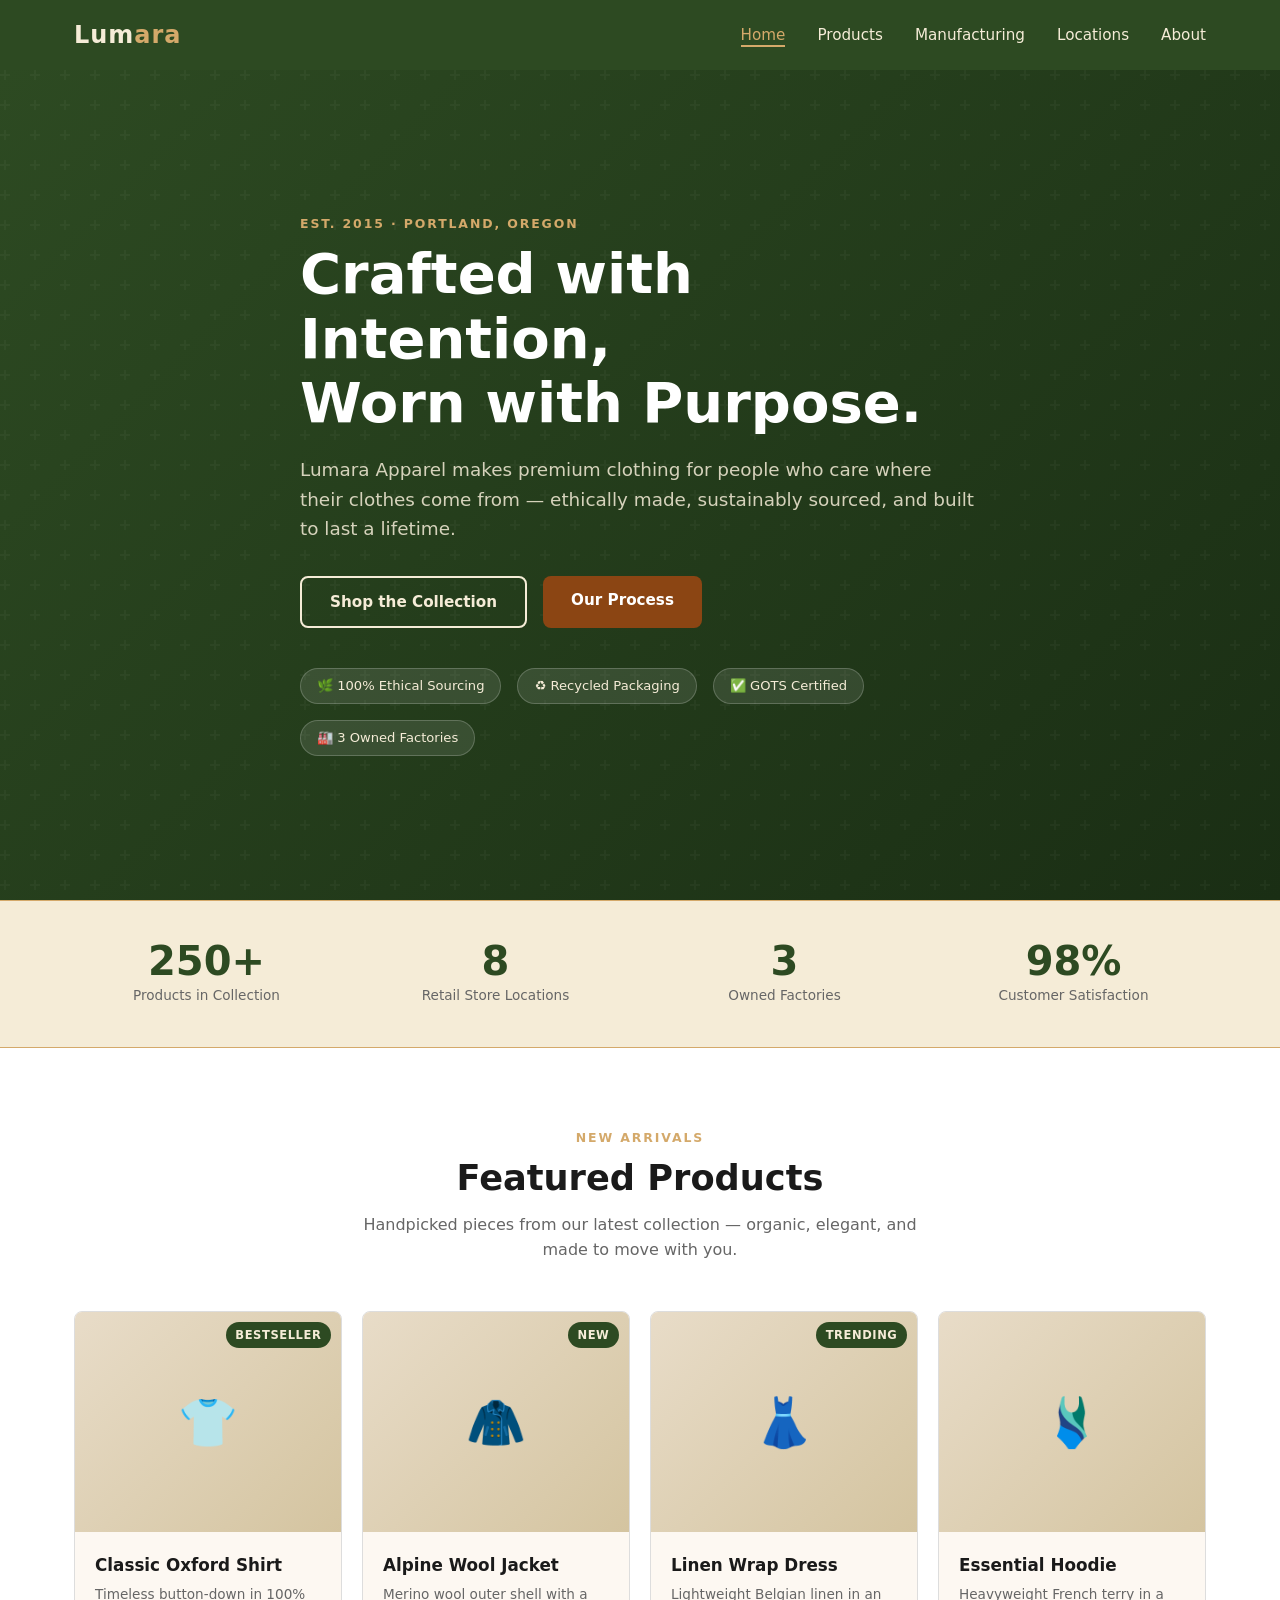
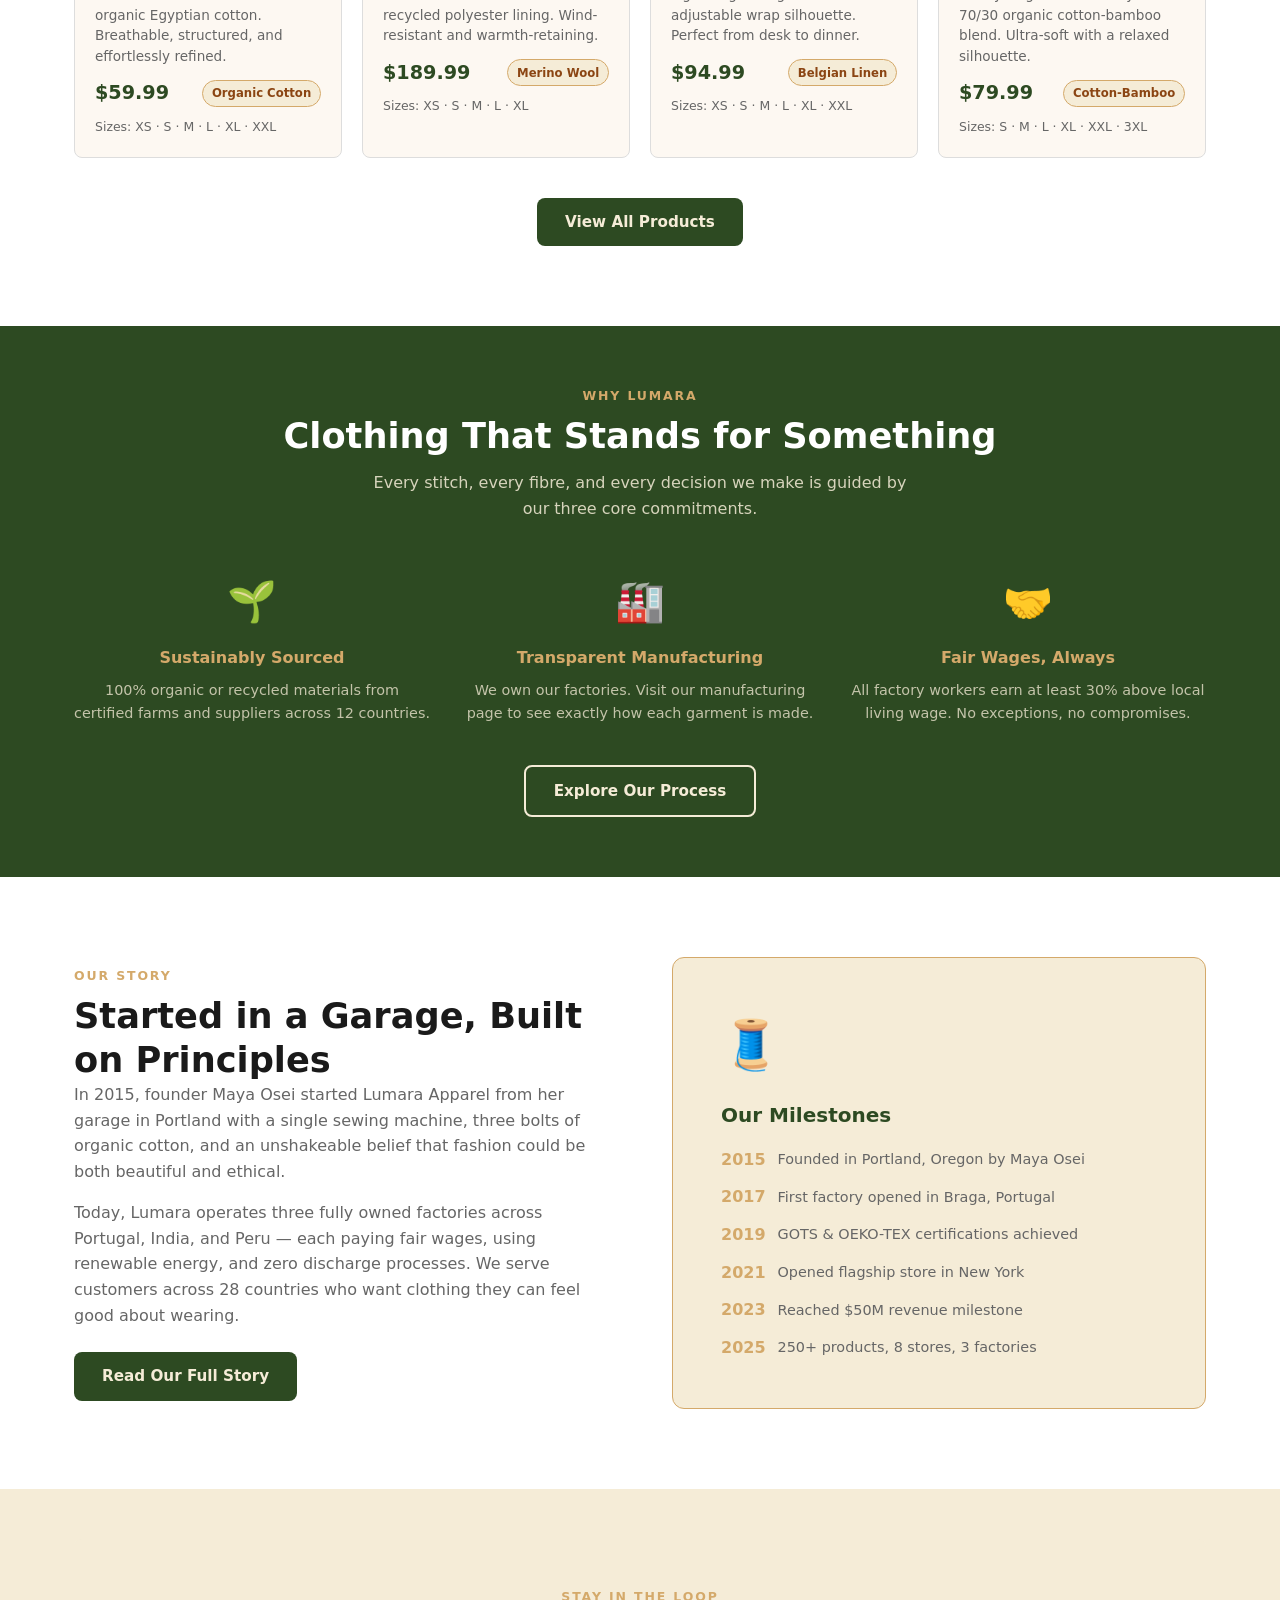
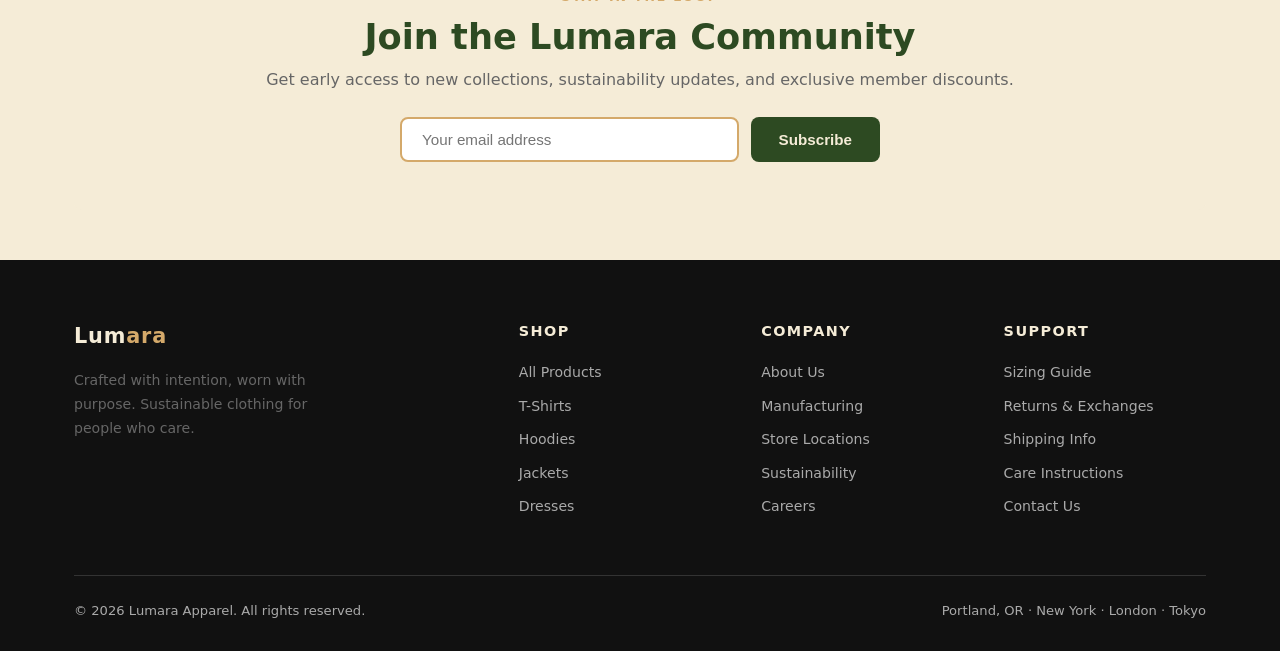
==== index.html @ de0f705f "Add Lumara Apparel 5-page clothing brand website and RAG product data - index.html: home page with h" ====
<!DOCTYPE html>
<html lang="en">
<head>
  <meta charset="UTF-8" />
  <meta name="viewport" content="width=device-width, initial-scale=1.0" />
  <title>Lumara Apparel — Crafted with Intention</title>
  <meta name="description" content="Lumara Apparel crafts sustainable, premium clothing using ethically sourced materials and transparent manufacturing processes." />
  <link rel="stylesheet" href="css/styles.css" />
</head>
<body>

<!-- NAV -->
<nav>
  <div class="nav-inner">
    <a class="nav-logo" href="index.html">Lum<span>ara</span></a>
    <ul class="nav-links" id="nav-links">
      <li><a href="index.html">Home</a></li>
      <li><a href="products.html">Products</a></li>
      <li><a href="manufacturing.html">Manufacturing</a></li>
      <li><a href="locations.html">Locations</a></li>
      <li><a href="about.html">About</a></li>
    </ul>
    <button class="nav-hamburger" id="hamburger" aria-label="Toggle menu">
      <span></span><span></span><span></span>
    </button>
  </div>
</nav>

<!-- HERO -->
<section class="hero">
  <div class="container">
    <div class="hero-content">
      <span class="section-label">Est. 2015 · Portland, Oregon</span>
      <h1>Crafted with Intention,<br>Worn with Purpose.</h1>
      <p>Lumara Apparel makes premium clothing for people who care where their clothes come from — ethically made, sustainably sourced, and built to last a lifetime.</p>
      <div style="display:flex;gap:1rem;flex-wrap:wrap;">
        <a href="products.html" class="btn btn-outline">Shop the Collection</a>
        <a href="manufacturing.html" class="btn btn-brown">Our Process</a>
      </div>
      <div class="hero-badges">
        <span class="hero-badge">🌿 100% Ethical Sourcing</span>
        <span class="hero-badge">♻️ Recycled Packaging</span>
        <span class="hero-badge">✅ GOTS Certified</span>
        <span class="hero-badge">🏭 3 Owned Factories</span>
      </div>
    </div>
  </div>
</section>

<!-- STATS BAR -->
<div class="stats-bar">
  <div class="container">
    <div class="stats-grid">
      <div>
        <div class="stat-num">250+</div>
        <div class="stat-label">Products in Collection</div>
      </div>
      <div>
        <div class="stat-num">8</div>
        <div class="stat-label">Retail Store Locations</div>
      </div>
      <div>
        <div class="stat-num">3</div>
        <div class="stat-label">Owned Factories</div>
      </div>
      <div>
        <div class="stat-num">98%</div>
        <div class="stat-label">Customer Satisfaction</div>
      </div>
    </div>
  </div>
</div>

<!-- FEATURED PRODUCTS -->
<section class="section">
  <div class="container">
    <div class="section-header">
      <span class="section-label">New Arrivals</span>
      <h2>Featured Products</h2>
      <p>Handpicked pieces from our latest collection — organic, elegant, and made to move with you.</p>
    </div>

    <div class="grid-4">
      <!-- Card 1 -->
      <div class="product-card">
        <div class="product-img">👕
          <span class="product-badge">Bestseller</span>
        </div>
        <div class="product-body">
          <h3>Classic Oxford Shirt</h3>
          <p class="product-desc">Timeless button-down in 100% organic Egyptian cotton. Breathable, structured, and effortlessly refined.</p>
          <div class="product-meta">
            <span class="product-price">$59.99</span>
            <span class="product-material-tag">Organic Cotton</span>
          </div>
          <div class="product-sizes">Sizes: XS · S · M · L · XL · XXL</div>
        </div>
      </div>

      <!-- Card 2 -->
      <div class="product-card">
        <div class="product-img">🧥
          <span class="product-badge">New</span>
        </div>
        <div class="product-body">
          <h3>Alpine Wool Jacket</h3>
          <p class="product-desc">Merino wool outer shell with a recycled polyester lining. Wind-resistant and warmth-retaining.</p>
          <div class="product-meta">
            <span class="product-price">$189.99</span>
            <span class="product-material-tag">Merino Wool</span>
          </div>
          <div class="product-sizes">Sizes: XS · S · M · L · XL</div>
        </div>
      </div>

      <!-- Card 3 -->
      <div class="product-card">
        <div class="product-img">👗
          <span class="product-badge">Trending</span>
        </div>
        <div class="product-body">
          <h3>Linen Wrap Dress</h3>
          <p class="product-desc">Lightweight Belgian linen in an adjustable wrap silhouette. Perfect from desk to dinner.</p>
          <div class="product-meta">
            <span class="product-price">$94.99</span>
            <span class="product-material-tag">Belgian Linen</span>
          </div>
          <div class="product-sizes">Sizes: XS · S · M · L · XL · XXL</div>
        </div>
      </div>

      <!-- Card 4 -->
      <div class="product-card">
        <div class="product-img">🩱</div>
        <div class="product-body">
          <h3>Essential Hoodie</h3>
          <p class="product-desc">Heavyweight French terry in a 70/30 organic cotton-bamboo blend. Ultra-soft with a relaxed silhouette.</p>
          <div class="product-meta">
            <span class="product-price">$79.99</span>
            <span class="product-material-tag">Cotton-Bamboo</span>
          </div>
          <div class="product-sizes">Sizes: S · M · L · XL · XXL · 3XL</div>
        </div>
      </div>
    </div>

    <div style="text-align:center;margin-top:2.5rem;">
      <a href="products.html" class="btn btn-primary">View All Products</a>
    </div>
  </div>
</section>

<!-- HIGHLIGHT STRIP -->
<div class="highlight-strip">
  <div class="container">
    <div class="section-header" style="color:var(--cream)">
      <span class="section-label">Why Lumara</span>
      <h2 style="color:var(--white)">Clothing That Stands for Something</h2>
      <p style="color:rgba(245,236,215,0.85)">Every stitch, every fibre, and every decision we make is guided by our three core commitments.</p>
    </div>
    <div class="highlight-grid">
      <div class="highlight-item">
        <div class="hl-icon">🌱</div>
        <h4>Sustainably Sourced</h4>
        <p>100% organic or recycled materials from certified farms and suppliers across 12 countries.</p>
      </div>
      <div class="highlight-item">
        <div class="hl-icon">🏭</div>
        <h4>Transparent Manufacturing</h4>
        <p>We own our factories. Visit our manufacturing page to see exactly how each garment is made.</p>
      </div>
      <div class="highlight-item">
        <div class="hl-icon">🤝</div>
        <h4>Fair Wages, Always</h4>
        <p>All factory workers earn at least 30% above local living wage. No exceptions, no compromises.</p>
      </div>
    </div>
    <div style="text-align:center;margin-top:2.5rem;">
      <a href="manufacturing.html" class="btn btn-outline">Explore Our Process</a>
    </div>
  </div>
</div>

<!-- OUR STORY STRIP -->
<section class="section">
  <div class="container">
    <div class="grid-2" style="align-items:center;gap:4rem;">
      <div>
        <span class="section-label">Our Story</span>
        <h2>Started in a Garage, Built on Principles</h2>
        <p>In 2015, founder Maya Osei started Lumara Apparel from her garage in Portland with a single sewing machine, three bolts of organic cotton, and an unshakeable belief that fashion could be both beautiful and ethical.</p>
        <p>Today, Lumara operates three fully owned factories across Portugal, India, and Peru — each paying fair wages, using renewable energy, and zero discharge processes. We serve customers across 28 countries who want clothing they can feel good about wearing.</p>
        <a href="about.html" class="btn btn-primary" style="margin-top:0.5rem;">Read Our Full Story</a>
      </div>
      <div style="background:var(--cream);border-radius:12px;padding:3rem;border:1px solid var(--tan);">
        <div style="font-size:3rem;margin-bottom:1rem;">🧵</div>
        <h3 style="color:var(--green);margin-bottom:1rem;">Our Milestones</h3>
        <ul style="list-style:none;display:flex;flex-direction:column;gap:0.75rem;">
          <li style="display:flex;align-items:center;gap:0.75rem;"><span style="color:var(--tan);font-weight:700;">2015</span><span style="color:var(--muted);font-size:0.9rem;">Founded in Portland, Oregon by Maya Osei</span></li>
          <li style="display:flex;align-items:center;gap:0.75rem;"><span style="color:var(--tan);font-weight:700;">2017</span><span style="color:var(--muted);font-size:0.9rem;">First factory opened in Braga, Portugal</span></li>
          <li style="display:flex;align-items:center;gap:0.75rem;"><span style="color:var(--tan);font-weight:700;">2019</span><span style="color:var(--muted);font-size:0.9rem;">GOTS & OEKO-TEX certifications achieved</span></li>
          <li style="display:flex;align-items:center;gap:0.75rem;"><span style="color:var(--tan);font-weight:700;">2021</span><span style="color:var(--muted);font-size:0.9rem;">Opened flagship store in New York</span></li>
          <li style="display:flex;align-items:center;gap:0.75rem;"><span style="color:var(--tan);font-weight:700;">2023</span><span style="color:var(--muted);font-size:0.9rem;">Reached $50M revenue milestone</span></li>
          <li style="display:flex;align-items:center;gap:0.75rem;"><span style="color:var(--tan);font-weight:700;">2025</span><span style="color:var(--muted);font-size:0.9rem;">250+ products, 8 stores, 3 factories</span></li>
        </ul>
      </div>
    </div>
  </div>
</section>

<!-- NEWSLETTER -->
<section class="section-sm" style="background:var(--cream);">
  <div class="container">
    <div class="newsletter">
      <span class="section-label">Stay in the loop</span>
      <h2>Join the Lumara Community</h2>
      <p>Get early access to new collections, sustainability updates, and exclusive member discounts.</p>
      <form class="newsletter-form" onsubmit="return false;">
        <input type="email" placeholder="Your email address" />
        <button type="submit" class="btn btn-primary">Subscribe</button>
      </form>
    </div>
  </div>
</section>

<!-- FOOTER -->
<footer>
  <div class="container">
    <div class="footer-grid">
      <div class="footer-brand">
        <span class="nav-logo">Lum<span style="color:var(--tan)">ara</span></span>
        <p>Crafted with intention, worn with purpose. Sustainable clothing for people who care.</p>
      </div>
      <div>
        <h4>Shop</h4>
        <ul>
          <li><a href="products.html">All Products</a></li>
          <li><a href="products.html">T-Shirts</a></li>
          <li><a href="products.html">Hoodies</a></li>
          <li><a href="products.html">Jackets</a></li>
          <li><a href="products.html">Dresses</a></li>
        </ul>
      </div>
      <div>
        <h4>Company</h4>
        <ul>
          <li><a href="about.html">About Us</a></li>
          <li><a href="manufacturing.html">Manufacturing</a></li>
          <li><a href="locations.html">Store Locations</a></li>
          <li><a href="about.html">Sustainability</a></li>
          <li><a href="about.html">Careers</a></li>
        </ul>
      </div>
      <div>
        <h4>Support</h4>
        <ul>
          <li><a href="#">Sizing Guide</a></li>
          <li><a href="#">Returns & Exchanges</a></li>
          <li><a href="#">Shipping Info</a></li>
          <li><a href="#">Care Instructions</a></li>
          <li><a href="#">Contact Us</a></li>
        </ul>
      </div>
    </div>
    <div class="footer-bottom">
      <span>© 2026 Lumara Apparel. All rights reserved.</span>
      <span>Portland, OR · New York · London · Tokyo</span>
    </div>
  </div>
</footer>

<script src="js/main.js"></script>
</body>
</html>
---- css/styles.css ----
/* ===== RESET & BASE ===== */
*, *::before, *::after { box-sizing: border-box; margin: 0; padding: 0; }

:root {
  --green:  #2D4A22;
  --green-light: #3d6030;
  --cream:  #F5ECD7;
  --brown:  #8B4513;
  --brown-light: #a0522d;
  --tan:    #D4A96A;
  --text:   #1a1a1a;
  --muted:  #666;
  --border: #ddd;
  --white:  #fff;
  --card-bg:#fdf8f2;
  --radius: 8px;
  --shadow: 0 2px 12px rgba(0,0,0,0.08);
  --shadow-hover: 0 6px 24px rgba(0,0,0,0.14);
  --nav-h:  70px;
  --font:   'Segoe UI', system-ui, sans-serif;
}

html { scroll-behavior: smooth; }

body {
  font-family: var(--font);
  color: var(--text);
  background: var(--white);
  line-height: 1.6;
}

a { color: inherit; text-decoration: none; }
img { max-width: 100%; display: block; }
ul { list-style: none; }

/* ===== TYPOGRAPHY ===== */
h1 { font-size: clamp(2rem, 5vw, 3.5rem); line-height: 1.15; }
h2 { font-size: clamp(1.5rem, 3vw, 2.2rem); line-height: 1.25; }
h3 { font-size: 1.25rem; }
h4 { font-size: 1rem; }
p  { margin-bottom: 1rem; color: var(--muted); }

.section-label {
  text-transform: uppercase;
  letter-spacing: 0.15em;
  font-size: 0.78rem;
  font-weight: 600;
  color: var(--tan);
  margin-bottom: 0.5rem;
  display: block;
}

/* ===== LAYOUT ===== */
.container { max-width: 1180px; margin: 0 auto; padding: 0 1.5rem; }
.section    { padding: 80px 0; }
.section-sm { padding: 50px 0; }
.grid-2  { display: grid; grid-template-columns: repeat(2, 1fr); gap: 2rem; }
.grid-3  { display: grid; grid-template-columns: repeat(3, 1fr); gap: 1.5rem; }
.grid-4  { display: grid; grid-template-columns: repeat(4, 1fr); gap: 1.25rem; }

/* ===== NAVIGATION ===== */
nav {
  position: sticky;
  top: 0;
  z-index: 1000;
  background: var(--green);
  height: var(--nav-h);
  display: flex;
  align-items: center;
}

.nav-inner {
  display: flex;
  align-items: center;
  justify-content: space-between;
  width: 100%;
  max-width: 1180px;
  margin: 0 auto;
  padding: 0 1.5rem;
}

.nav-logo {
  font-size: 1.5rem;
  font-weight: 700;
  color: var(--cream);
  letter-spacing: 0.04em;
}
.nav-logo span { color: var(--tan); }

.nav-links {
  display: flex;
  gap: 2rem;
}

.nav-links a {
  color: var(--cream);
  font-size: 0.95rem;
  font-weight: 500;
  position: relative;
  padding-bottom: 3px;
  transition: color 0.2s;
}

.nav-links a::after {
  content: '';
  position: absolute;
  bottom: 0; left: 0;
  width: 0; height: 2px;
  background: var(--tan);
  transition: width 0.25s;
}

.nav-links a:hover,
.nav-links a.active { color: var(--tan); }
.nav-links a:hover::after,
.nav-links a.active::after { width: 100%; }

.nav-hamburger {
  display: none;
  flex-direction: column;
  gap: 5px;
  cursor: pointer;
  background: none;
  border: none;
  padding: 4px;
}
.nav-hamburger span {
  display: block;
  width: 26px; height: 2px;
  background: var(--cream);
  border-radius: 2px;
  transition: transform 0.3s, opacity 0.3s;
}

/* ===== BUTTONS ===== */
.btn {
  display: inline-block;
  padding: 0.75rem 1.75rem;
  border-radius: var(--radius);
  font-weight: 600;
  font-size: 0.95rem;
  cursor: pointer;
  transition: background 0.2s, transform 0.15s;
  border: none;
}
.btn:active { transform: scale(0.97); }

.btn-primary {
  background: var(--green);
  color: var(--cream);
}
.btn-primary:hover { background: var(--green-light); }

.btn-outline {
  background: transparent;
  border: 2px solid var(--cream);
  color: var(--cream);
}
.btn-outline:hover { background: rgba(255,255,255,0.12); }

.btn-brown {
  background: var(--brown);
  color: var(--white);
}
.btn-brown:hover { background: var(--brown-light); }

.btn-sm { padding: 0.5rem 1.1rem; font-size: 0.85rem; }

/* ===== HERO ===== */
.hero {
  background: linear-gradient(135deg, var(--green) 0%, #1a2e14 100%);
  color: var(--cream);
  min-height: calc(100vh - var(--nav-h));
  display: flex;
  align-items: center;
  position: relative;
  overflow: hidden;
}

.hero::before {
  content: '';
  position: absolute;
  inset: 0;
  background: url("data:image/svg+xml,%3Csvg width='60' height='60' viewBox='0 0 60 60' xmlns='http://www.w3.org/2000/svg'%3E%3Cg fill='none' fill-rule='evenodd'%3E%3Cg fill='%23ffffff' fill-opacity='0.03'%3E%3Cpath d='M36 34v-4h-2v4h-4v2h4v4h2v-4h4v-2h-4zm0-30V0h-2v4h-4v2h4v4h2V6h4V4h-4zM6 34v-4H4v4H0v2h4v4h2v-4h4v-2H6zM6 4V0H4v4H0v2h4v4h2V6h4V4H6z'/%3E%3C/g%3E%3C/g%3E%3C/svg%3E");
}

.hero-content { position: relative; max-width: 680px; }
.hero-content h1 { color: var(--white); margin-bottom: 1.25rem; }
.hero-content p  { color: rgba(245,236,215,0.85); font-size: 1.15rem; margin-bottom: 2rem; }
.hero-badges { display: flex; gap: 1rem; flex-wrap: wrap; margin-top: 2.5rem; }
.hero-badge {
  background: rgba(255,255,255,0.1);
  border: 1px solid rgba(255,255,255,0.2);
  color: var(--cream);
  padding: 0.4rem 1rem;
  border-radius: 50px;
  font-size: 0.82rem;
  font-weight: 500;
}

/* ===== SECTION HEADER ===== */
.section-header { text-align: center; margin-bottom: 3rem; }
.section-header h2 { margin-bottom: 0.75rem; color: var(--text); }
.section-header p  { max-width: 560px; margin: 0 auto; }

/* ===== PRODUCT CARDS ===== */
.product-card {
  background: var(--card-bg);
  border: 1px solid var(--border);
  border-radius: var(--radius);
  overflow: hidden;
  transition: box-shadow 0.25s, transform 0.25s;
}
.product-card:hover {
  box-shadow: var(--shadow-hover);
  transform: translateY(-4px);
}

.product-img {
  width: 100%;
  height: 220px;
  background: linear-gradient(135deg, #e8dcc8, #d4c4a0);
  display: flex;
  align-items: center;
  justify-content: center;
  font-size: 3rem;
  position: relative;
}

.product-badge {
  position: absolute;
  top: 10px; right: 10px;
  background: var(--green);
  color: var(--cream);
  font-size: 0.72rem;
  font-weight: 700;
  padding: 0.25rem 0.6rem;
  border-radius: 50px;
  text-transform: uppercase;
  letter-spacing: 0.05em;
}

.product-body { padding: 1.25rem; }
.product-body h3 { font-size: 1.05rem; margin-bottom: 0.35rem; color: var(--text); }
.product-body .product-desc { font-size: 0.85rem; color: var(--muted); margin-bottom: 0.75rem; line-height: 1.5; }
.product-meta { display: flex; justify-content: space-between; align-items: center; margin-top: 0.75rem; }
.product-price { font-size: 1.2rem; font-weight: 700; color: var(--green); }
.product-material-tag {
  background: var(--cream);
  border: 1px solid var(--tan);
  color: var(--brown);
  font-size: 0.73rem;
  padding: 0.2rem 0.55rem;
  border-radius: 50px;
  font-weight: 600;
}
.product-sizes { font-size: 0.78rem; color: var(--muted); margin-top: 0.5rem; }

/* ===== FILTER TABS ===== */
.filter-bar {
  display: flex;
  gap: 0.6rem;
  flex-wrap: wrap;
  margin-bottom: 2.5rem;
  justify-content: center;
}
.filter-btn {
  padding: 0.5rem 1.25rem;
  border: 2px solid var(--border);
  background: var(--white);
  border-radius: 50px;
  font-size: 0.88rem;
  font-weight: 600;
  cursor: pointer;
  transition: all 0.2s;
  color: var(--muted);
}
.filter-btn:hover { border-color: var(--green); color: var(--green); }
.filter-btn.active { background: var(--green); border-color: var(--green); color: var(--white); }

/* ===== PROCESS STEPS ===== */
.process-steps { display: flex; flex-direction: column; gap: 2rem; }

.process-step {
  display: grid;
  grid-template-columns: 80px 1fr;
  gap: 1.5rem;
  align-items: start;
}

.step-number {
  width: 70px; height: 70px;
  background: var(--green);
  color: var(--cream);
  border-radius: 50%;
  display: flex;
  align-items: center;
  justify-content: center;
  font-size: 1.5rem;
  font-weight: 700;
  flex-shrink: 0;
}

.step-content h3 { color: var(--green); margin-bottom: 0.5rem; }
.step-content p  { margin-bottom: 0.5rem; }

.step-details {
  display: flex;
  flex-wrap: wrap;
  gap: 0.5rem;
  margin-top: 0.75rem;
}
.step-tag {
  background: var(--cream);
  border: 1px solid var(--tan);
  color: var(--brown);
  font-size: 0.78rem;
  padding: 0.25rem 0.7rem;
  border-radius: 50px;
  font-weight: 500;
}

/* ===== CERT BADGES ===== */
.cert-grid { display: grid; grid-template-columns: repeat(3, 1fr); gap: 1.5rem; }
.cert-card {
  text-align: center;
  background: var(--cream);
  border-radius: var(--radius);
  padding: 2rem 1.5rem;
  border: 1px solid var(--tan);
}
.cert-icon { font-size: 2.5rem; margin-bottom: 0.75rem; }
.cert-card h4 { color: var(--green); font-weight: 700; margin-bottom: 0.4rem; }
.cert-card p  { font-size: 0.85rem; margin: 0; }

/* ===== LOCATION CARDS ===== */
.location-card {
  background: var(--card-bg);
  border: 1px solid var(--border);
  border-radius: var(--radius);
  padding: 1.5rem;
  box-shadow: var(--shadow);
}
.location-card h3 { color: var(--green); margin-bottom: 0.5rem; font-size: 1.1rem; }
.location-card .loc-type {
  display: inline-block;
  font-size: 0.72rem;
  font-weight: 700;
  text-transform: uppercase;
  letter-spacing: 0.08em;
  padding: 0.2rem 0.6rem;
  border-radius: 50px;
  margin-bottom: 0.75rem;
}
.loc-store  { background: #e8f5e9; color: #2e7d32; }
.loc-factory{ background: #fff3e0; color: #e65100; }
.loc-dist   { background: #e3f2fd; color: #1565c0; }
.location-meta { font-size: 0.85rem; color: var(--muted); line-height: 1.8; }
.location-meta strong { color: var(--text); }

/* ===== TEAM CARDS ===== */
.team-card { text-align: center; }
.team-avatar {
  width: 100px; height: 100px;
  border-radius: 50%;
  background: linear-gradient(135deg, var(--green), var(--tan));
  display: flex;
  align-items: center;
  justify-content: center;
  font-size: 2.5rem;
  margin: 0 auto 1rem;
}
.team-card h3 { margin-bottom: 0.25rem; font-size: 1rem; }
.team-role { font-size: 0.85rem; color: var(--tan); font-weight: 600; margin-bottom: 0.5rem; }
.team-card p  { font-size: 0.85rem; }

/* ===== HIGHLIGHT STRIP ===== */
.highlight-strip {
  background: var(--green);
  color: var(--cream);
  padding: 60px 0;
}
.highlight-strip h2 { color: var(--white); margin-bottom: 0.75rem; }
.highlight-strip p  { color: rgba(245,236,215,0.85); }
.highlight-grid {
  display: grid;
  grid-template-columns: repeat(3, 1fr);
  gap: 2rem;
  text-align: center;
  margin-top: 3rem;
}
.highlight-item .hl-icon { font-size: 2.5rem; margin-bottom: 0.75rem; }
.highlight-item h4 { color: var(--tan); margin-bottom: 0.5rem; }
.highlight-item p  { color: rgba(245,236,215,0.75); font-size: 0.9rem; margin: 0; }

/* ===== STATS ===== */
.stats-bar {
  background: var(--cream);
  border-top: 1px solid var(--tan);
  border-bottom: 1px solid var(--tan);
  padding: 40px 0;
}
.stats-grid {
  display: grid;
  grid-template-columns: repeat(4, 1fr);
  gap: 1.5rem;
  text-align: center;
}
.stat-num { font-size: 2.5rem; font-weight: 800; color: var(--green); line-height: 1; }
.stat-label { font-size: 0.85rem; color: var(--muted); margin-top: 0.25rem; }

/* ===== NEWSLETTER ===== */
.newsletter {
  background: var(--cream);
  border-radius: var(--radius);
  padding: 3rem;
  text-align: center;
}
.newsletter h2 { margin-bottom: 0.5rem; color: var(--green); }
.newsletter p  { margin-bottom: 1.5rem; }
.newsletter-form {
  display: flex;
  gap: 0.75rem;
  max-width: 480px;
  margin: 0 auto;
  flex-wrap: wrap;
  justify-content: center;
}
.newsletter-form input {
  flex: 1;
  min-width: 220px;
  padding: 0.75rem 1.25rem;
  border: 2px solid var(--tan);
  border-radius: var(--radius);
  font-size: 0.95rem;
  background: var(--white);
  outline: none;
}
.newsletter-form input:focus { border-color: var(--green); }

/* ===== SUSTAINABILITY BLOCK ===== */
.sus-grid {
  display: grid;
  grid-template-columns: repeat(2, 1fr);
  gap: 1.5rem;
}
.sus-item {
  background: var(--card-bg);
  border: 1px solid var(--border);
  border-left: 4px solid var(--green);
  border-radius: var(--radius);
  padding: 1.25rem 1.5rem;
}
.sus-item h4 { color: var(--green); margin-bottom: 0.4rem; }
.sus-item p  { font-size: 0.88rem; margin: 0; }

/* ===== TABLE ===== */
.data-table {
  width: 100%;
  border-collapse: collapse;
  font-size: 0.9rem;
}
.data-table th {
  background: var(--green);
  color: var(--cream);
  padding: 0.75rem 1rem;
  text-align: left;
  font-weight: 600;
}
.data-table td {
  padding: 0.75rem 1rem;
  border-bottom: 1px solid var(--border);
  color: var(--muted);
}
.data-table tr:hover td { background: var(--cream); }

/* ===== PAGE HERO (inner pages) ===== */
.page-hero {
  background: linear-gradient(135deg, var(--green) 0%, #1a2e14 100%);
  color: var(--cream);
  padding: 80px 0;
  text-align: center;
}
.page-hero h1 { color: var(--white); margin-bottom: 0.75rem; }
.page-hero p  { color: rgba(245,236,215,0.85); font-size: 1.05rem; max-width: 560px; margin: 0 auto; }

/* ===== FOOTER ===== */
footer {
  background: #111;
  color: #aaa;
  padding: 60px 0 30px;
}
.footer-grid {
  display: grid;
  grid-template-columns: 2fr 1fr 1fr 1fr;
  gap: 2.5rem;
  margin-bottom: 3rem;
}
.footer-brand .nav-logo { font-size: 1.3rem; color: var(--cream); margin-bottom: 1rem; display: block; }
.footer-brand p { font-size: 0.88rem; line-height: 1.7; max-width: 280px; }
footer h4 { color: var(--cream); font-size: 0.9rem; font-weight: 700; text-transform: uppercase; letter-spacing: 0.1em; margin-bottom: 1rem; }
footer ul li { margin-bottom: 0.5rem; }
footer ul li a { font-size: 0.88rem; color: #aaa; transition: color 0.2s; }
footer ul li a:hover { color: var(--tan); }
.footer-bottom {
  border-top: 1px solid #333;
  padding-top: 1.5rem;
  display: flex;
  justify-content: space-between;
  align-items: center;
  font-size: 0.82rem;
  flex-wrap: wrap;
  gap: 0.75rem;
}

/* ===== RESPONSIVE ===== */
@media (max-width: 900px) {
  .grid-4 { grid-template-columns: repeat(2, 1fr); }
  .grid-3 { grid-template-columns: repeat(2, 1fr); }
  .footer-grid { grid-template-columns: repeat(2, 1fr); }
  .stats-grid { grid-template-columns: repeat(2, 1fr); }
  .cert-grid  { grid-template-columns: repeat(2, 1fr); }
  .highlight-grid { grid-template-columns: repeat(2, 1fr); }
}

@media (max-width: 640px) {
  .nav-links { display: none; flex-direction: column; position: absolute; top: var(--nav-h); left: 0; right: 0; background: var(--green); padding: 1rem 1.5rem 1.5rem; gap: 1rem; }
  .nav-links.open { display: flex; }
  .nav-hamburger { display: flex; }
  .grid-2, .grid-3, .grid-4 { grid-template-columns: 1fr; }
  .footer-grid { grid-template-columns: 1fr; }
  .stats-grid { grid-template-columns: repeat(2, 1fr); }
  .cert-grid  { grid-template-columns: 1fr; }
  .highlight-grid { grid-template-columns: 1fr; }
  .process-step { grid-template-columns: 50px 1fr; }
  .step-number  { width: 50px; height: 50px; font-size: 1.1rem; }
  .section { padding: 50px 0; }
  .sus-grid { grid-template-columns: 1fr; }
}
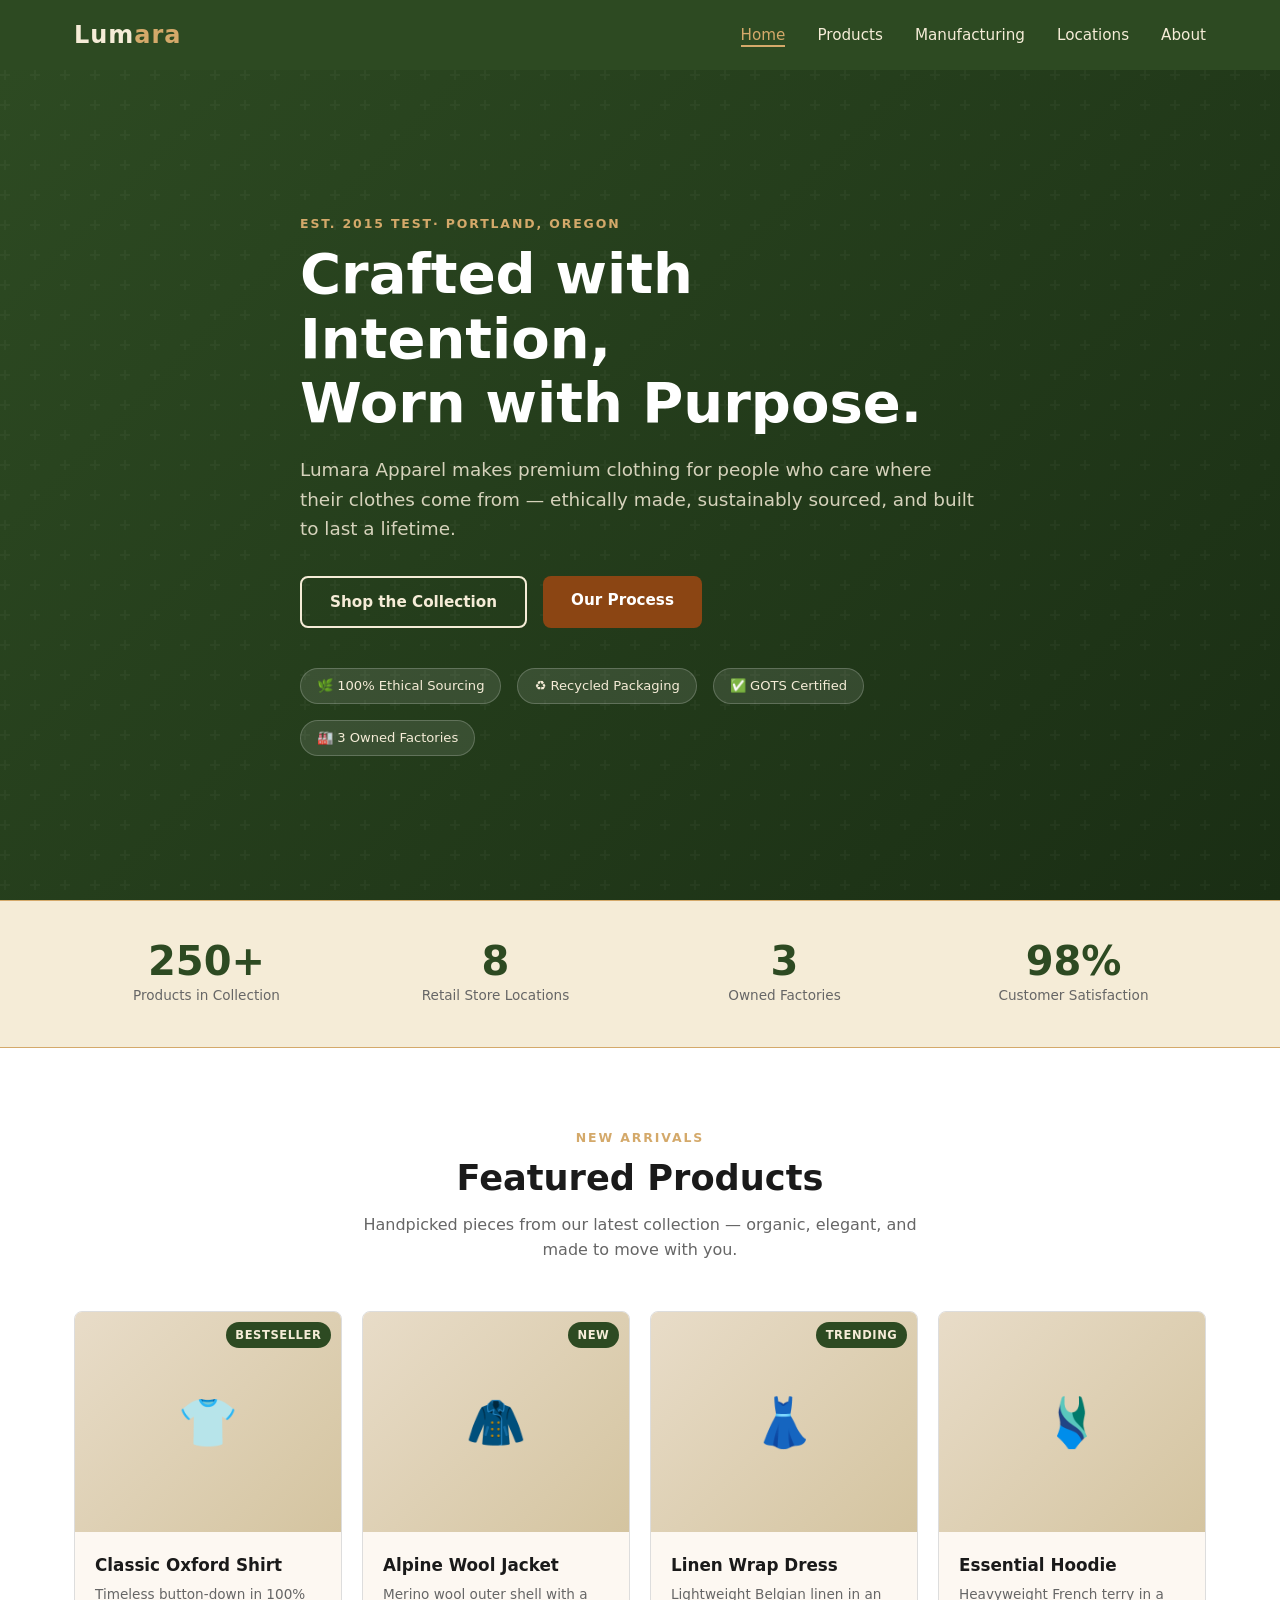
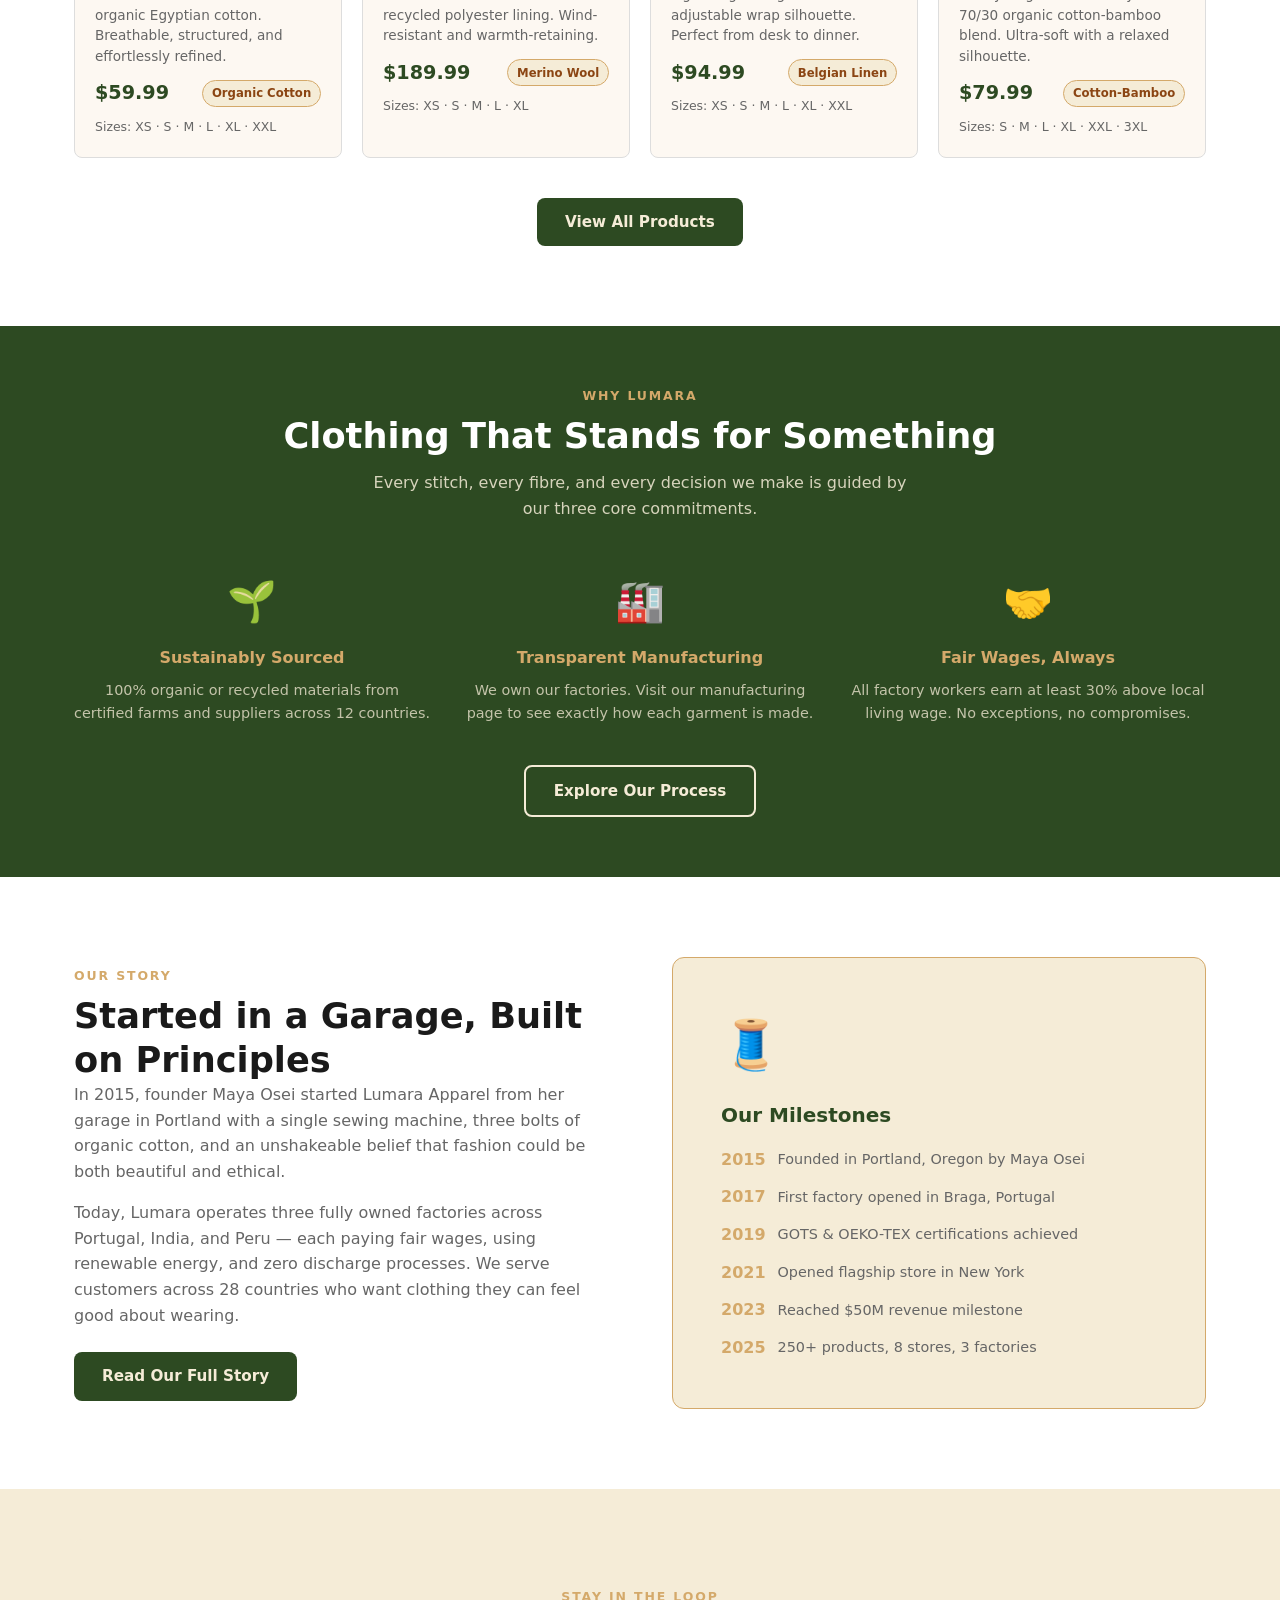
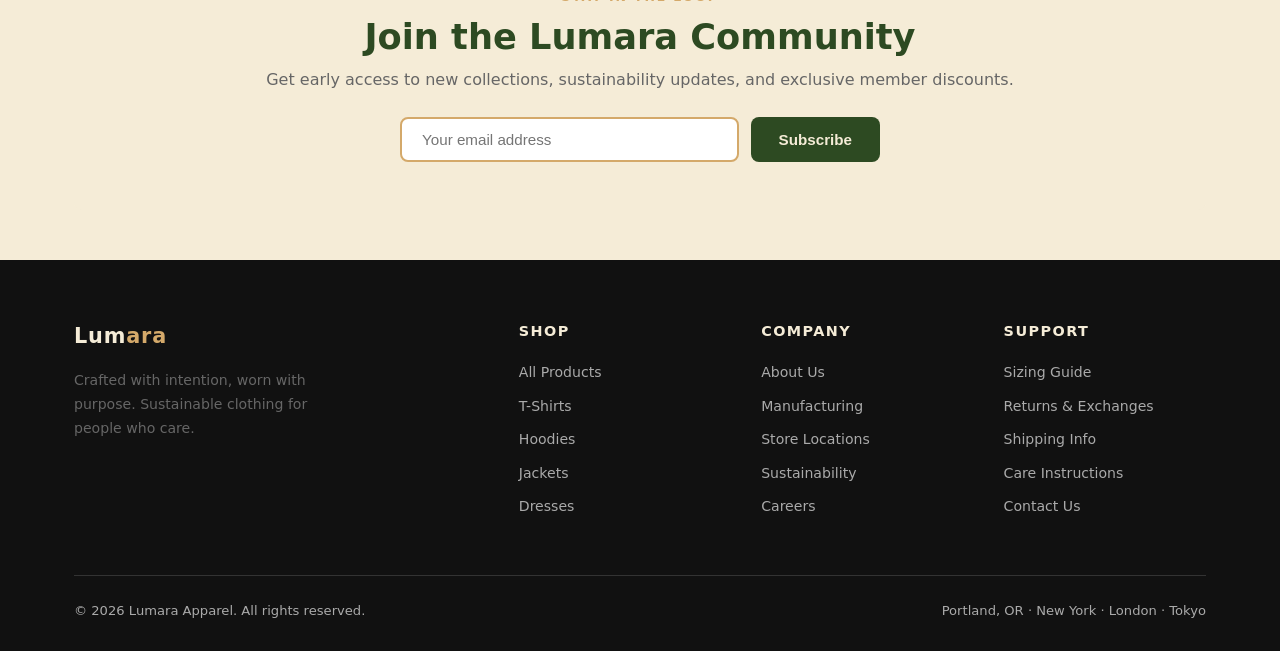
==== commit 84f096f7: "testing netlify auto publish on update" ====
--- a/index.html
+++ b/index.html
@@ -30,7 +30,7 @@
 <section class="hero">
   <div class="container">
     <div class="hero-content">
-      <span class="section-label">Est. 2015 · Portland, Oregon</span>
+      <span class="section-label">Est. 2015 test· Portland, Oregon</span>
       <h1>Crafted with Intention,<br>Worn with Purpose.</h1>
       <p>Lumara Apparel makes premium clothing for people who care where their clothes come from — ethically made, sustainably sourced, and built to last a lifetime.</p>
       <div style="display:flex;gap:1rem;flex-wrap:wrap;">
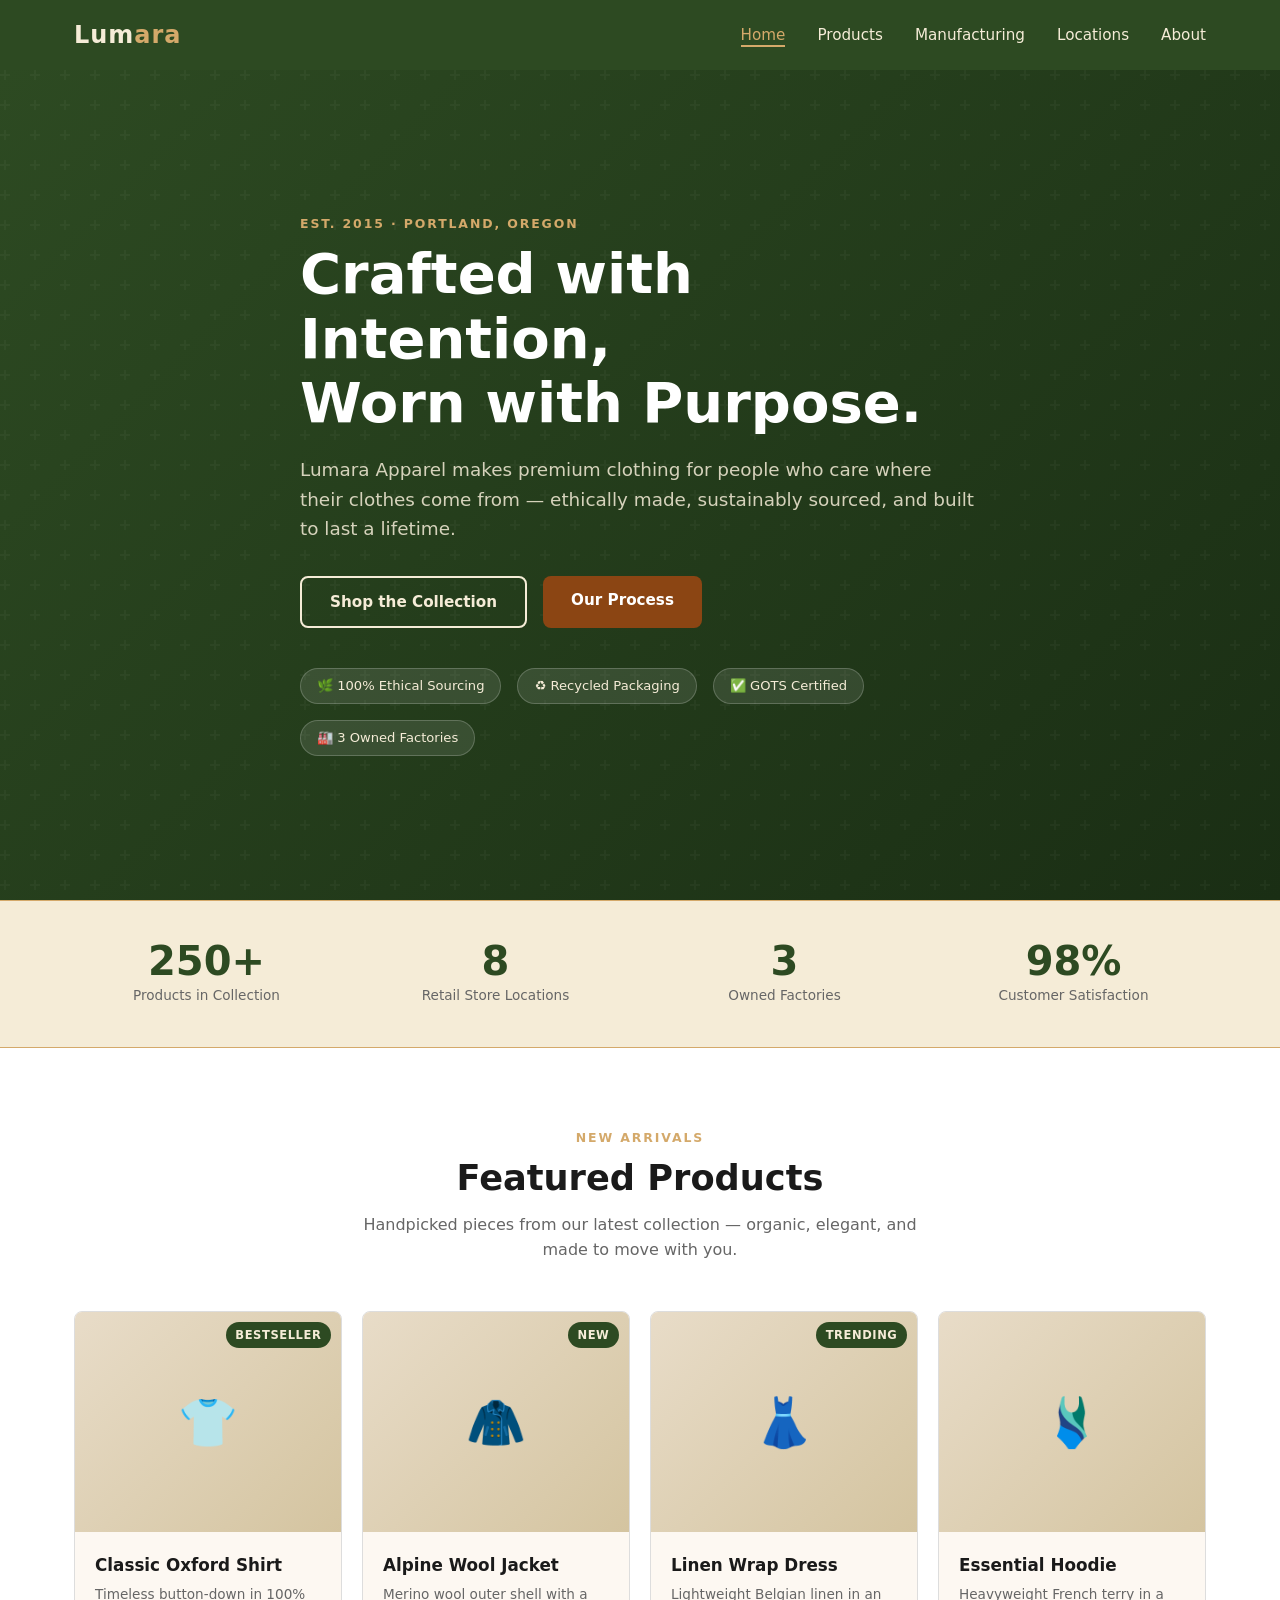
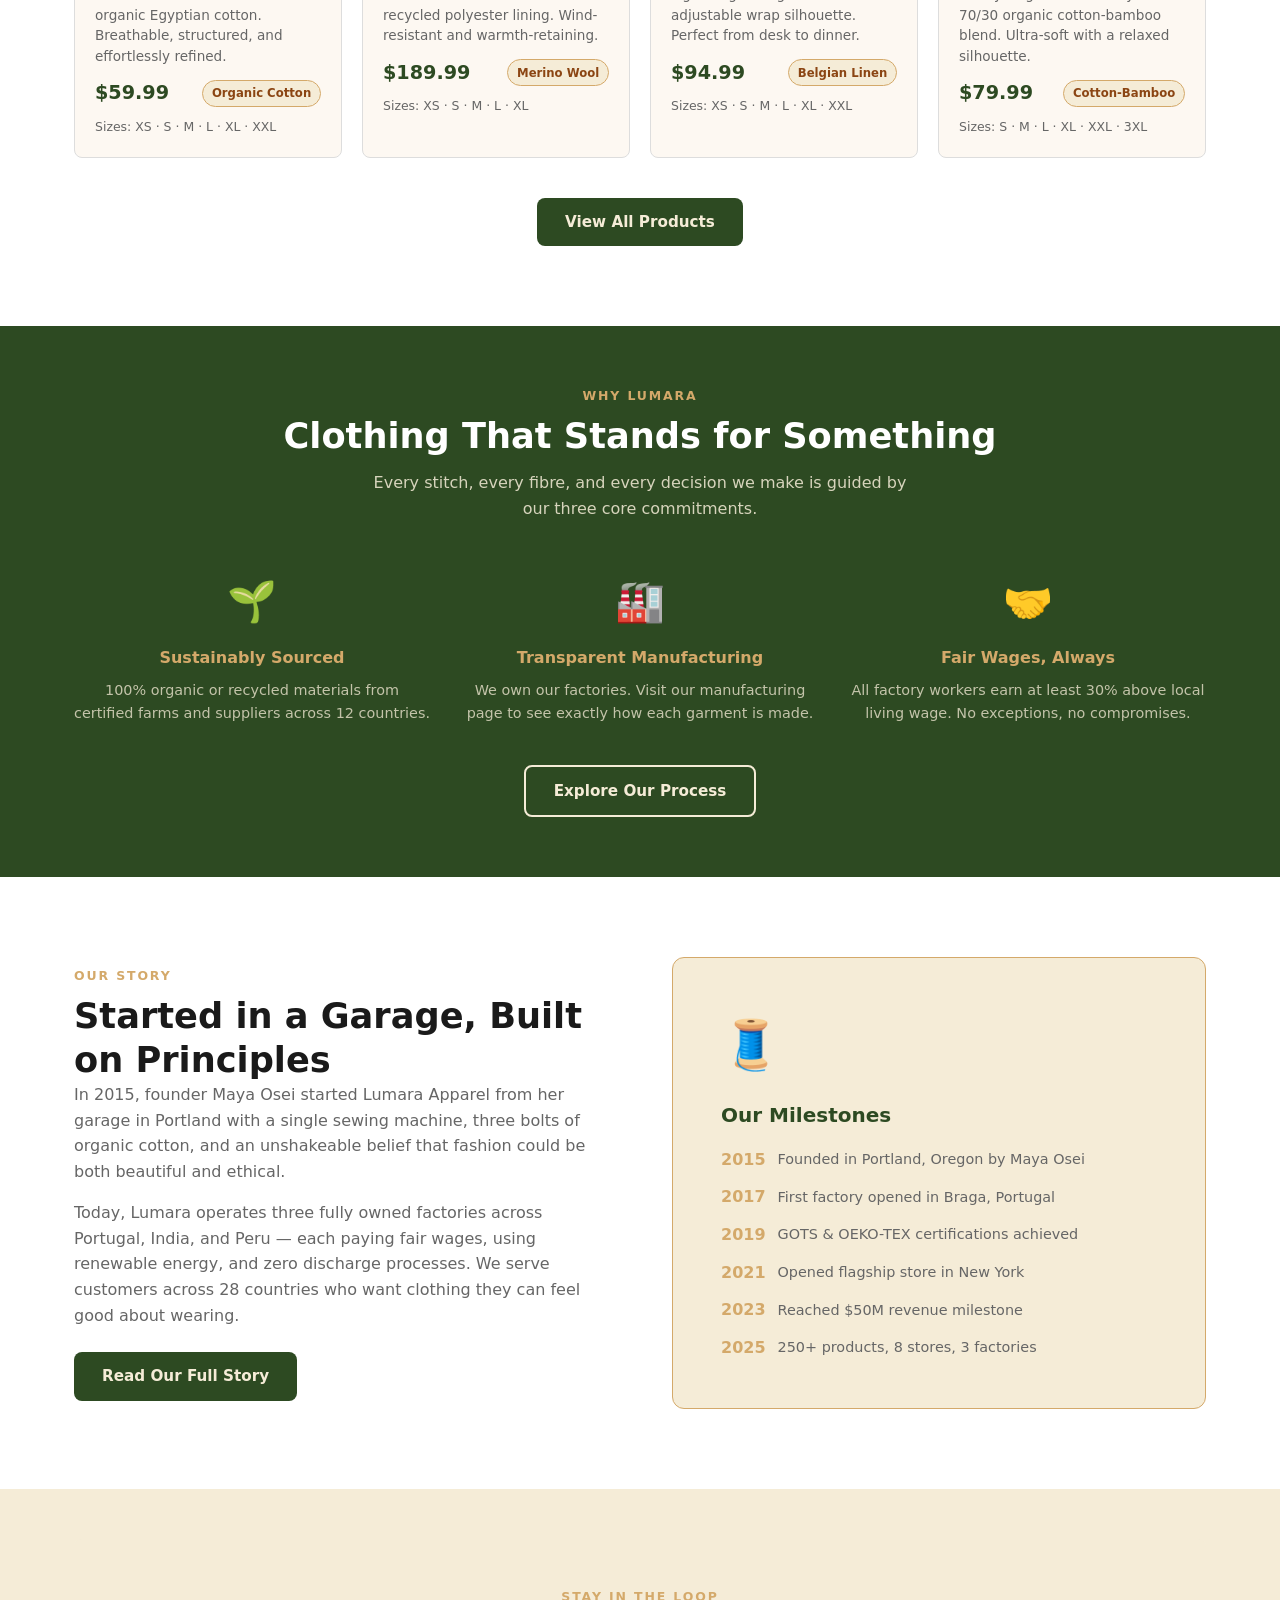
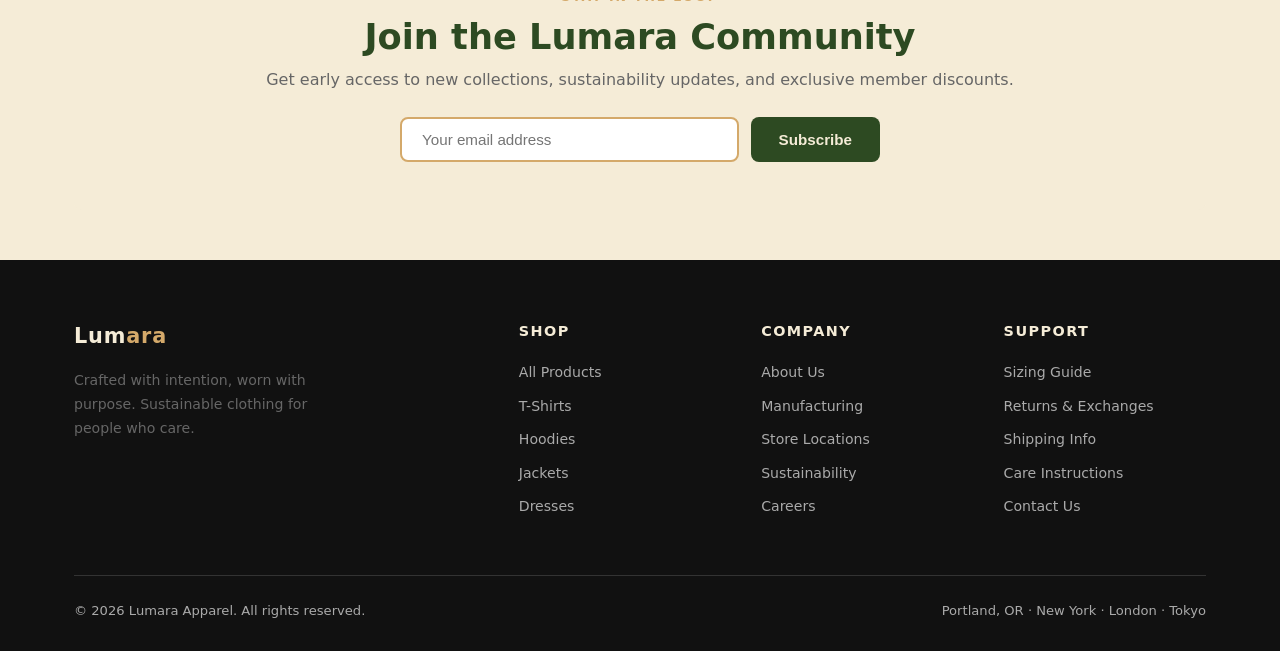
==== commit 4ceb0f95: "test done" ====
--- a/index.html
+++ b/index.html
@@ -30,7 +30,7 @@
 <section class="hero">
   <div class="container">
     <div class="hero-content">
-      <span class="section-label">Est. 2015 test· Portland, Oregon</span>
+      <span class="section-label">Est. 2015 · Portland, Oregon</span>
       <h1>Crafted with Intention,<br>Worn with Purpose.</h1>
       <p>Lumara Apparel makes premium clothing for people who care where their clothes come from — ethically made, sustainably sourced, and built to last a lifetime.</p>
       <div style="display:flex;gap:1rem;flex-wrap:wrap;">
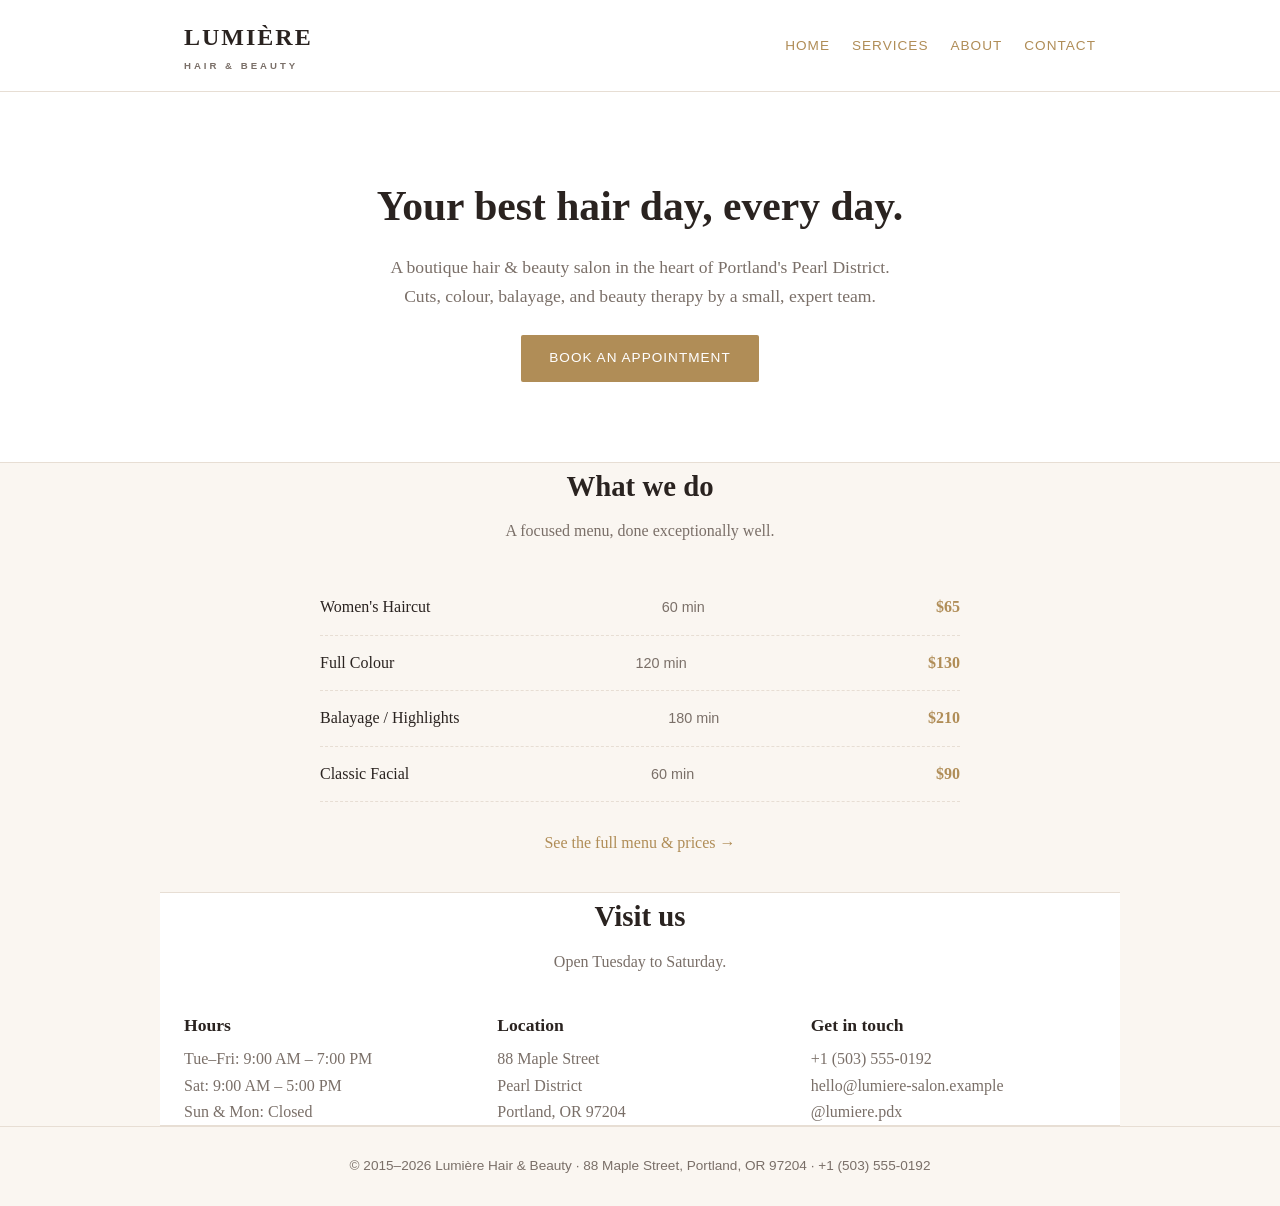
==== commit 6508c8bc: "new site" ====
--- a/index.html
+++ b/index.html
@@ -3,272 +3,62 @@
 <head>
   <meta charset="UTF-8" />
   <meta name="viewport" content="width=device-width, initial-scale=1.0" />
-  <title>Lumara Apparel — Crafted with Intention</title>
-  <meta name="description" content="Lumara Apparel crafts sustainable, premium clothing using ethically sourced materials and transparent manufacturing processes." />
-  <link rel="stylesheet" href="css/styles.css" />
+  <title>Lumière Hair & Beauty — Portland Boutique Salon</title>
+  <meta name="description" content="Lumière Hair & Beauty is a boutique hair and beauty salon in the Pearl District, Portland. Cuts, colour, balayage, facials and more." />
+  <link rel="stylesheet" href="styles.css" />
 </head>
 <body>
+  <header>
+    <nav class="nav">
+      <div class="brand">LUMIÈRE<small>HAIR &amp; BEAUTY</small></div>
+      <ul>
+        <li><a href="index.html">Home</a></li>
+        <li><a href="services.html">Services</a></li>
+        <li><a href="about.html">About</a></li>
+        <li><a href="contact.html">Contact</a></li>
+      </ul>
+    </nav>
+  </header>
 
-<!-- NAV -->
-<nav>
-  <div class="nav-inner">
-    <a class="nav-logo" href="index.html">Lum<span>ara</span></a>
-    <ul class="nav-links" id="nav-links">
-      <li><a href="index.html">Home</a></li>
-      <li><a href="products.html">Products</a></li>
-      <li><a href="manufacturing.html">Manufacturing</a></li>
-      <li><a href="locations.html">Locations</a></li>
-      <li><a href="about.html">About</a></li>
-    </ul>
-    <button class="nav-hamburger" id="hamburger" aria-label="Toggle menu">
-      <span></span><span></span><span></span>
-    </button>
+  <div class="hero">
+    <h1>Your best hair day, every day.</h1>
+    <p>A boutique hair &amp; beauty salon in the heart of Portland's Pearl District. Cuts, colour, balayage, and beauty therapy by a small, expert team.</p>
+    <a class="btn" href="contact.html">Book an appointment</a>
   </div>
-</nav>
 
-<!-- HERO -->
-<section class="hero">
-  <div class="container">
-    <div class="hero-content">
-      <span class="section-label">Est. 2015 · Portland, Oregon</span>
-      <h1>Crafted with Intention,<br>Worn with Purpose.</h1>
-      <p>Lumara Apparel makes premium clothing for people who care where their clothes come from — ethically made, sustainably sourced, and built to last a lifetime.</p>
-      <div style="display:flex;gap:1rem;flex-wrap:wrap;">
-        <a href="products.html" class="btn btn-outline">Shop the Collection</a>
-        <a href="manufacturing.html" class="btn btn-brown">Our Process</a>
+  <section class="wrap">
+    <h2>What we do</h2>
+    <p class="sub">A focused menu, done exceptionally well.</p>
+    <div class="services">
+      <div class="service"><span>Women's Haircut</span><span class="meta">60 min</span><span class="price">$65</span></div>
+      <div class="service"><span>Full Colour</span><span class="meta">120 min</span><span class="price">$130</span></div>
+      <div class="service"><span>Balayage / Highlights</span><span class="meta">180 min</span><span class="price">$210</span></div>
+      <div class="service"><span>Classic Facial</span><span class="meta">60 min</span><span class="price">$90</span></div>
+    </div>
+    <p class="sub" style="margin-top:28px"><a href="services.html">See the full menu &amp; prices →</a></p>
+  </section>
+
+  <section class="wrap" style="background:#fff;border-top:1px solid var(--line);border-bottom:1px solid var(--line)">
+    <h2>Visit us</h2>
+    <p class="sub">Open Tuesday to Saturday.</p>
+    <div class="info">
+      <div>
+        <h3>Hours</h3>
+        <p>Tue–Fri: 9:00 AM – 7:00 PM<br />Sat: 9:00 AM – 5:00 PM<br />Sun &amp; Mon: Closed</p>
       </div>
-      <div class="hero-badges">
-        <span class="hero-badge">🌿 100% Ethical Sourcing</span>
-        <span class="hero-badge">♻️ Recycled Packaging</span>
-        <span class="hero-badge">✅ GOTS Certified</span>
-        <span class="hero-badge">🏭 3 Owned Factories</span>
+      <div>
+        <h3>Location</h3>
+        <p>88 Maple Street<br />Pearl District<br />Portland, OR 97204</p>
+      </div>
+      <div>
+        <h3>Get in touch</h3>
+        <p>+1 (503) 555-0192<br />hello@lumiere-salon.example<br />@lumiere.pdx</p>
       </div>
     </div>
-  </div>
-</section>
+  </section>
 
-<!-- STATS BAR -->
-<div class="stats-bar">
-  <div class="container">
-    <div class="stats-grid">
-      <div>
-        <div class="stat-num">250+</div>
-        <div class="stat-label">Products in Collection</div>
-      </div>
-      <div>
-        <div class="stat-num">8</div>
-        <div class="stat-label">Retail Store Locations</div>
-      </div>
-      <div>
-        <div class="stat-num">3</div>
-        <div class="stat-label">Owned Factories</div>
-      </div>
-      <div>
-        <div class="stat-num">98%</div>
-        <div class="stat-label">Customer Satisfaction</div>
-      </div>
-    </div>
-  </div>
-</div>
-
-<!-- FEATURED PRODUCTS -->
-<section class="section">
-  <div class="container">
-    <div class="section-header">
-      <span class="section-label">New Arrivals</span>
-      <h2>Featured Products</h2>
-      <p>Handpicked pieces from our latest collection — organic, elegant, and made to move with you.</p>
-    </div>
-
-    <div class="grid-4">
-      <!-- Card 1 -->
-      <div class="product-card">
-        <div class="product-img">👕
-          <span class="product-badge">Bestseller</span>
-        </div>
-        <div class="product-body">
-          <h3>Classic Oxford Shirt</h3>
-          <p class="product-desc">Timeless button-down in 100% organic Egyptian cotton. Breathable, structured, and effortlessly refined.</p>
-          <div class="product-meta">
-            <span class="product-price">$59.99</span>
-            <span class="product-material-tag">Organic Cotton</span>
-          </div>
-          <div class="product-sizes">Sizes: XS · S · M · L · XL · XXL</div>
-        </div>
-      </div>
-
-      <!-- Card 2 -->
-      <div class="product-card">
-        <div class="product-img">🧥
-          <span class="product-badge">New</span>
-        </div>
-        <div class="product-body">
-          <h3>Alpine Wool Jacket</h3>
-          <p class="product-desc">Merino wool outer shell with a recycled polyester lining. Wind-resistant and warmth-retaining.</p>
-          <div class="product-meta">
-            <span class="product-price">$189.99</span>
-            <span class="product-material-tag">Merino Wool</span>
-          </div>
-          <div class="product-sizes">Sizes: XS · S · M · L · XL</div>
-        </div>
-      </div>
-
-      <!-- Card 3 -->
-      <div class="product-card">
-        <div class="product-img">👗
-          <span class="product-badge">Trending</span>
-        </div>
-        <div class="product-body">
-          <h3>Linen Wrap Dress</h3>
-          <p class="product-desc">Lightweight Belgian linen in an adjustable wrap silhouette. Perfect from desk to dinner.</p>
-          <div class="product-meta">
-            <span class="product-price">$94.99</span>
-            <span class="product-material-tag">Belgian Linen</span>
-          </div>
-          <div class="product-sizes">Sizes: XS · S · M · L · XL · XXL</div>
-        </div>
-      </div>
-
-      <!-- Card 4 -->
-      <div class="product-card">
-        <div class="product-img">🩱</div>
-        <div class="product-body">
-          <h3>Essential Hoodie</h3>
-          <p class="product-desc">Heavyweight French terry in a 70/30 organic cotton-bamboo blend. Ultra-soft with a relaxed silhouette.</p>
-          <div class="product-meta">
-            <span class="product-price">$79.99</span>
-            <span class="product-material-tag">Cotton-Bamboo</span>
-          </div>
-          <div class="product-sizes">Sizes: S · M · L · XL · XXL · 3XL</div>
-        </div>
-      </div>
-    </div>
-
-    <div style="text-align:center;margin-top:2.5rem;">
-      <a href="products.html" class="btn btn-primary">View All Products</a>
-    </div>
-  </div>
-</section>
-
-<!-- HIGHLIGHT STRIP -->
-<div class="highlight-strip">
-  <div class="container">
-    <div class="section-header" style="color:var(--cream)">
-      <span class="section-label">Why Lumara</span>
-      <h2 style="color:var(--white)">Clothing That Stands for Something</h2>
-      <p style="color:rgba(245,236,215,0.85)">Every stitch, every fibre, and every decision we make is guided by our three core commitments.</p>
-    </div>
-    <div class="highlight-grid">
-      <div class="highlight-item">
-        <div class="hl-icon">🌱</div>
-        <h4>Sustainably Sourced</h4>
-        <p>100% organic or recycled materials from certified farms and suppliers across 12 countries.</p>
-      </div>
-      <div class="highlight-item">
-        <div class="hl-icon">🏭</div>
-        <h4>Transparent Manufacturing</h4>
-        <p>We own our factories. Visit our manufacturing page to see exactly how each garment is made.</p>
-      </div>
-      <div class="highlight-item">
-        <div class="hl-icon">🤝</div>
-        <h4>Fair Wages, Always</h4>
-        <p>All factory workers earn at least 30% above local living wage. No exceptions, no compromises.</p>
-      </div>
-    </div>
-    <div style="text-align:center;margin-top:2.5rem;">
-      <a href="manufacturing.html" class="btn btn-outline">Explore Our Process</a>
-    </div>
-  </div>
-</div>
-
-<!-- OUR STORY STRIP -->
-<section class="section">
-  <div class="container">
-    <div class="grid-2" style="align-items:center;gap:4rem;">
-      <div>
-        <span class="section-label">Our Story</span>
-        <h2>Started in a Garage, Built on Principles</h2>
-        <p>In 2015, founder Maya Osei started Lumara Apparel from her garage in Portland with a single sewing machine, three bolts of organic cotton, and an unshakeable belief that fashion could be both beautiful and ethical.</p>
-        <p>Today, Lumara operates three fully owned factories across Portugal, India, and Peru — each paying fair wages, using renewable energy, and zero discharge processes. We serve customers across 28 countries who want clothing they can feel good about wearing.</p>
-        <a href="about.html" class="btn btn-primary" style="margin-top:0.5rem;">Read Our Full Story</a>
-      </div>
-      <div style="background:var(--cream);border-radius:12px;padding:3rem;border:1px solid var(--tan);">
-        <div style="font-size:3rem;margin-bottom:1rem;">🧵</div>
-        <h3 style="color:var(--green);margin-bottom:1rem;">Our Milestones</h3>
-        <ul style="list-style:none;display:flex;flex-direction:column;gap:0.75rem;">
-          <li style="display:flex;align-items:center;gap:0.75rem;"><span style="color:var(--tan);font-weight:700;">2015</span><span style="color:var(--muted);font-size:0.9rem;">Founded in Portland, Oregon by Maya Osei</span></li>
-          <li style="display:flex;align-items:center;gap:0.75rem;"><span style="color:var(--tan);font-weight:700;">2017</span><span style="color:var(--muted);font-size:0.9rem;">First factory opened in Braga, Portugal</span></li>
-          <li style="display:flex;align-items:center;gap:0.75rem;"><span style="color:var(--tan);font-weight:700;">2019</span><span style="color:var(--muted);font-size:0.9rem;">GOTS & OEKO-TEX certifications achieved</span></li>
-          <li style="display:flex;align-items:center;gap:0.75rem;"><span style="color:var(--tan);font-weight:700;">2021</span><span style="color:var(--muted);font-size:0.9rem;">Opened flagship store in New York</span></li>
-          <li style="display:flex;align-items:center;gap:0.75rem;"><span style="color:var(--tan);font-weight:700;">2023</span><span style="color:var(--muted);font-size:0.9rem;">Reached $50M revenue milestone</span></li>
-          <li style="display:flex;align-items:center;gap:0.75rem;"><span style="color:var(--tan);font-weight:700;">2025</span><span style="color:var(--muted);font-size:0.9rem;">250+ products, 8 stores, 3 factories</span></li>
-        </ul>
-      </div>
-    </div>
-  </div>
-</section>
-
-<!-- NEWSLETTER -->
-<section class="section-sm" style="background:var(--cream);">
-  <div class="container">
-    <div class="newsletter">
-      <span class="section-label">Stay in the loop</span>
-      <h2>Join the Lumara Community</h2>
-      <p>Get early access to new collections, sustainability updates, and exclusive member discounts.</p>
-      <form class="newsletter-form" onsubmit="return false;">
-        <input type="email" placeholder="Your email address" />
-        <button type="submit" class="btn btn-primary">Subscribe</button>
-      </form>
-    </div>
-  </div>
-</section>
-
-<!-- FOOTER -->
-<footer>
-  <div class="container">
-    <div class="footer-grid">
-      <div class="footer-brand">
-        <span class="nav-logo">Lum<span style="color:var(--tan)">ara</span></span>
-        <p>Crafted with intention, worn with purpose. Sustainable clothing for people who care.</p>
-      </div>
-      <div>
-        <h4>Shop</h4>
-        <ul>
-          <li><a href="products.html">All Products</a></li>
-          <li><a href="products.html">T-Shirts</a></li>
-          <li><a href="products.html">Hoodies</a></li>
-          <li><a href="products.html">Jackets</a></li>
-          <li><a href="products.html">Dresses</a></li>
-        </ul>
-      </div>
-      <div>
-        <h4>Company</h4>
-        <ul>
-          <li><a href="about.html">About Us</a></li>
-          <li><a href="manufacturing.html">Manufacturing</a></li>
-          <li><a href="locations.html">Store Locations</a></li>
-          <li><a href="about.html">Sustainability</a></li>
-          <li><a href="about.html">Careers</a></li>
-        </ul>
-      </div>
-      <div>
-        <h4>Support</h4>
-        <ul>
-          <li><a href="#">Sizing Guide</a></li>
-          <li><a href="#">Returns & Exchanges</a></li>
-          <li><a href="#">Shipping Info</a></li>
-          <li><a href="#">Care Instructions</a></li>
-          <li><a href="#">Contact Us</a></li>
-        </ul>
-      </div>
-    </div>
-    <div class="footer-bottom">
-      <span>© 2026 Lumara Apparel. All rights reserved.</span>
-      <span>Portland, OR · New York · London · Tokyo</span>
-    </div>
-  </div>
-</footer>
-
-<script src="js/main.js"></script>
+  <footer>
+    <p>© 2015–2026 Lumière Hair &amp; Beauty · 88 Maple Street, Portland, OR 97204 · +1 (503) 555-0192</p>
+  </footer>
 </body>
 </html>
--- a/styles.css
+++ b/styles.css
@@ -0,0 +1,83 @@
+:root {
+  --ink: #2a2320;
+  --muted: #7a6f68;
+  --gold: #b08d57;
+  --cream: #faf6f1;
+  --line: #e7ded4;
+}
+* { box-sizing: border-box; margin: 0; padding: 0; }
+body {
+  font-family: "Georgia", "Times New Roman", serif;
+  color: var(--ink);
+  background: var(--cream);
+  line-height: 1.65;
+}
+a { color: var(--gold); text-decoration: none; }
+a:hover { text-decoration: underline; }
+.wrap { max-width: 960px; margin: 0 auto; padding: 0 24px; }
+
+/* Header / nav */
+header {
+  border-bottom: 1px solid var(--line);
+  background: #fff;
+  position: sticky;
+  top: 0;
+  z-index: 10;
+}
+.nav {
+  display: flex;
+  align-items: center;
+  justify-content: space-between;
+  padding: 18px 24px;
+  max-width: 960px;
+  margin: 0 auto;
+}
+.brand { font-size: 1.5rem; letter-spacing: 2px; font-weight: bold; }
+.brand small { display: block; font-size: 0.6rem; letter-spacing: 3px; color: var(--muted); font-family: sans-serif; }
+.nav ul { list-style: none; display: flex; gap: 22px; font-family: sans-serif; font-size: 0.85rem; letter-spacing: 1px; text-transform: uppercase; }
+
+/* Hero */
+.hero { text-align: center; padding: 80px 24px; background: #fff; border-bottom: 1px solid var(--line); }
+.hero h1 { font-size: 2.6rem; margin-bottom: 12px; }
+.hero p { color: var(--muted); font-size: 1.1rem; max-width: 520px; margin: 0 auto 24px; }
+.btn {
+  display: inline-block;
+  font-family: sans-serif;
+  font-size: 0.85rem;
+  letter-spacing: 1px;
+  text-transform: uppercase;
+  background: var(--gold);
+  color: #fff;
+  padding: 12px 28px;
+  border-radius: 2px;
+}
+.btn:hover { background: #96773f; text-decoration: none; }
+
+/* Sections */
+section { padding: 56px 0; }
+h2 { font-size: 1.8rem; margin-bottom: 8px; text-align: center; }
+.sub { text-align: center; color: var(--muted); margin-bottom: 36px; }
+
+/* Service list */
+.services { max-width: 640px; margin: 0 auto; }
+.service {
+  display: flex;
+  justify-content: space-between;
+  align-items: baseline;
+  padding: 14px 0;
+  border-bottom: 1px dashed var(--line);
+}
+.service .meta { color: var(--muted); font-size: 0.9rem; font-family: sans-serif; }
+.service .price { color: var(--gold); font-weight: bold; white-space: nowrap; }
+
+/* Team */
+.team { display: grid; grid-template-columns: repeat(auto-fit, minmax(180px, 1fr)); gap: 24px; }
+.member { text-align: center; }
+.member .role { color: var(--muted); font-size: 0.85rem; font-family: sans-serif; }
+
+/* Info grid */
+.info { display: grid; grid-template-columns: repeat(auto-fit, minmax(240px, 1fr)); gap: 28px; }
+.info h3 { font-size: 1.1rem; margin-bottom: 6px; }
+.info p { color: var(--muted); }
+
+footer { border-top: 1px solid var(--line); padding: 28px 0; text-align: center; color: var(--muted); font-size: 0.85rem; font-family: sans-serif; }
